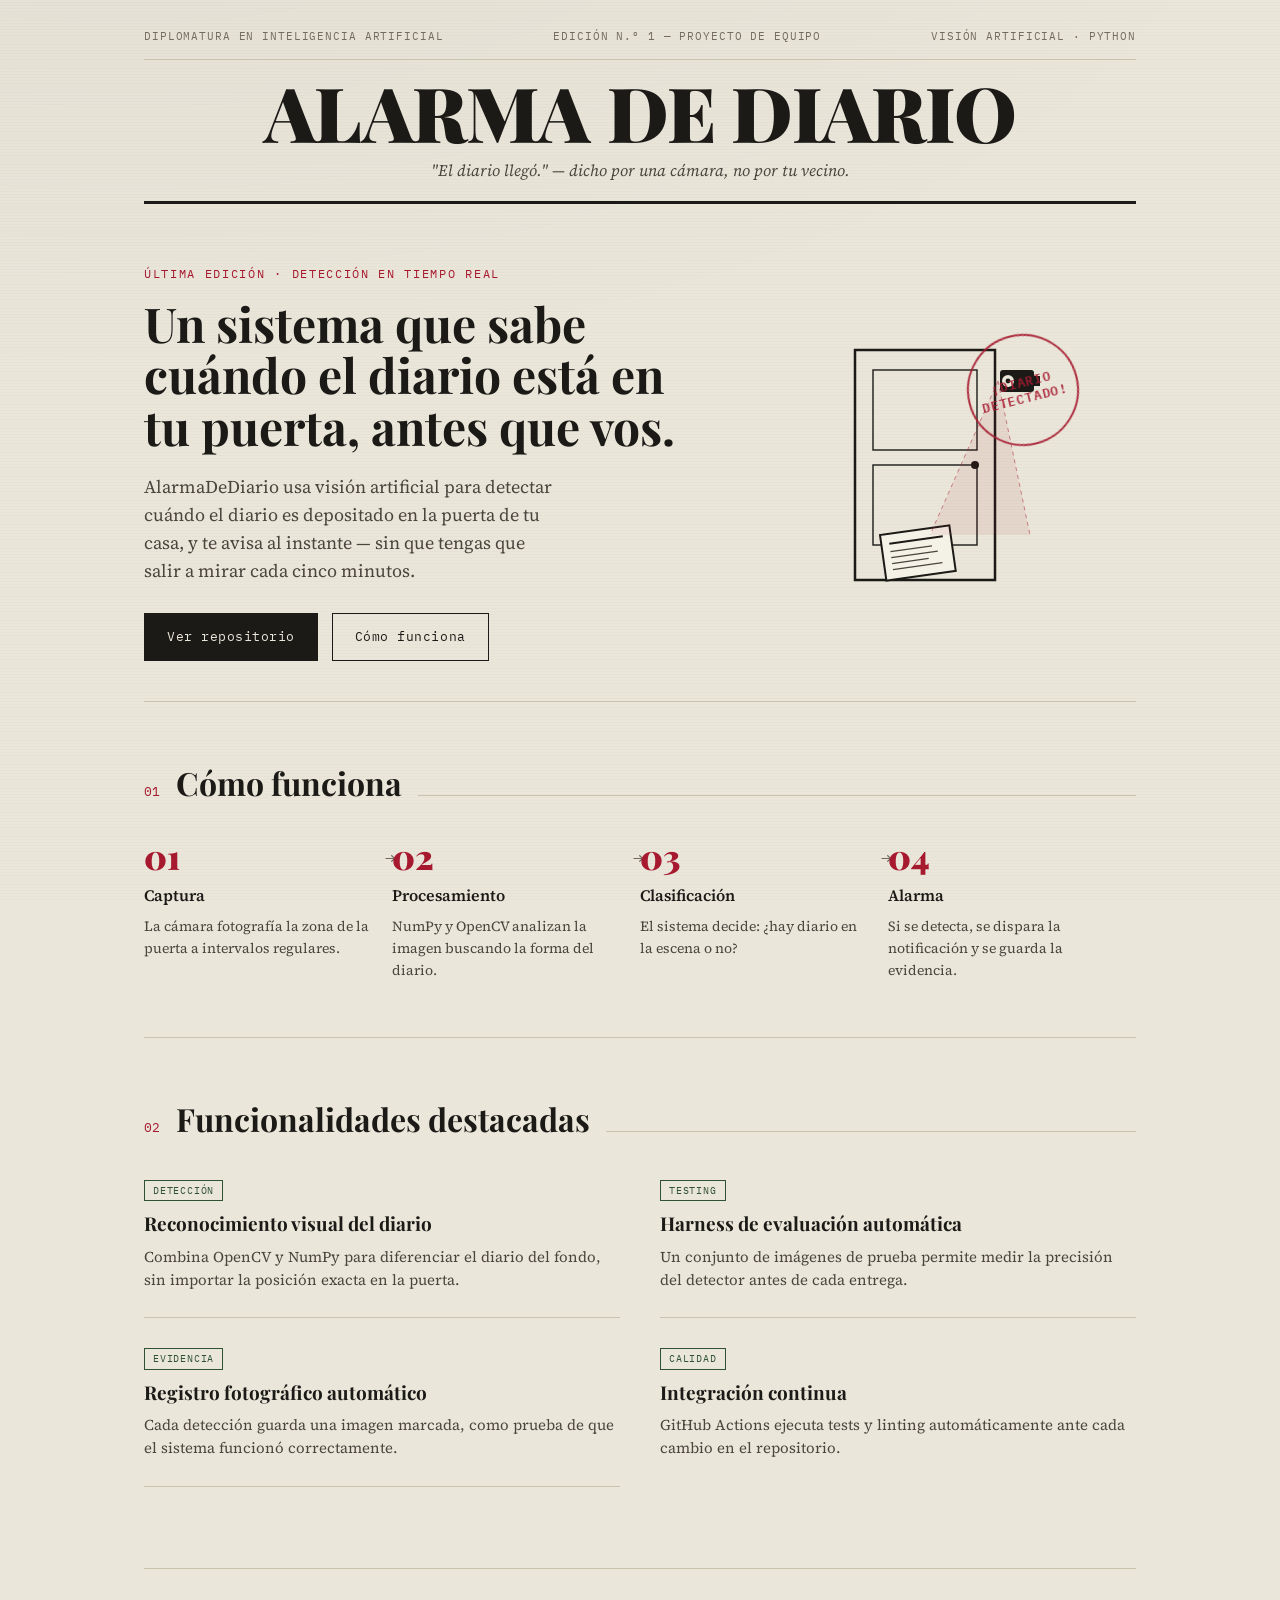
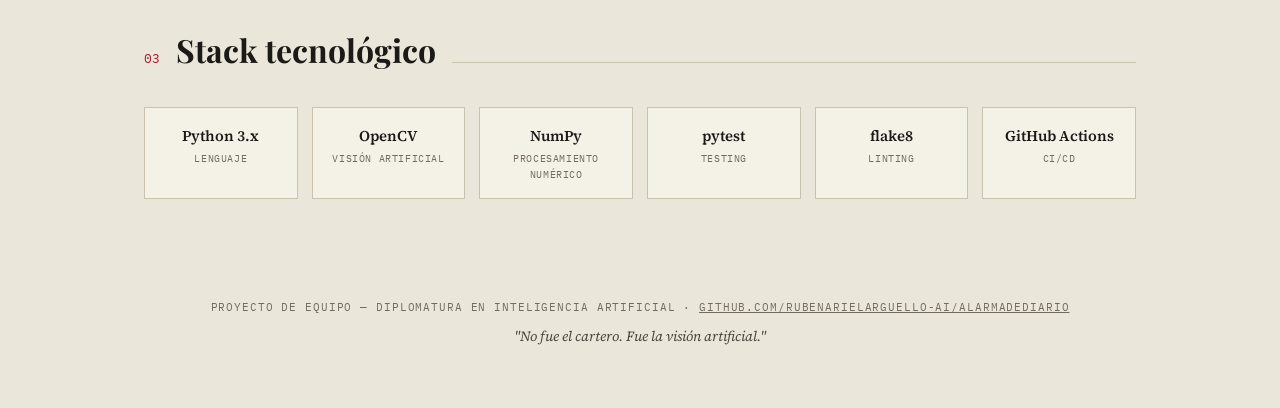
==== index.html @ 9bd70982 "Add files via upload agrego landing page" ====
<!DOCTYPE html>
<html lang="es">
<head>
<meta charset="UTF-8">
<meta name="viewport" content="width=device-width, initial-scale=1.0">
<title>AlarmaDeDiario — El diario ya llegó</title>
<link rel="preconnect" href="https://fonts.googleapis.com">
<link rel="preconnect" href="https://fonts.gstatic.com" crossorigin>
<link href="https://fonts.googleapis.com/css2?family=Playfair+Display:ital,wght@0,600;0,700;0,900;1,600&family=Source+Serif+4:opsz,wght@8..60,400;8..60,500;8..60,600&family=IBM+Plex+Mono:wght@400;500;600&display=swap" rel="stylesheet">
<style>
  :root{
    --paper: #EAE6DA;
    --paper-dim: #E1DCCC;
    --ink: #1B1A17;
    --ink-soft: #4A453D;
    --caption: #726B5E;
    --rule: #C9C2AE;
    --stamp-red: #A6192E;
    --stamp-green: #2F5233;
    --card: #F4F1E7;
  }

  *{ box-sizing:border-box; margin:0; padding:0; }

  html{ scroll-behavior:smooth; }

  body{
    background:
      radial-gradient(1200px 600px at 10% -10%, rgba(0,0,0,0.03), transparent),
      var(--paper);
    color: var(--ink);
    font-family: 'Source Serif 4', Georgia, serif;
    line-height:1.55;
    -webkit-font-smoothing:antialiased;
  }

  /* subtle paper grain via noise-ish gradient */
  body::before{
    content:"";
    position:fixed; inset:0;
    pointer-events:none;
    background-image:
      repeating-linear-gradient(0deg, rgba(0,0,0,0.015) 0px, rgba(0,0,0,0.015) 1px, transparent 1px, transparent 3px);
    z-index:0;
  }

  .wrap{ max-width:1040px; margin:0 auto; padding:0 24px; position:relative; z-index:1; }

  a{ color:inherit; }

  .eyebrow{
    font-family:'IBM Plex Mono', monospace;
    font-size:12px;
    letter-spacing:0.14em;
    text-transform:uppercase;
    color:var(--caption);
  }

  /* ---------- MASTHEAD ---------- */
  .masthead{
    padding:28px 0 18px;
    border-bottom:3px solid var(--ink);
    text-align:center;
  }
  .masthead .dateline{
    display:flex; justify-content:space-between; align-items:center;
    font-family:'IBM Plex Mono', monospace;
    font-size:11px;
    letter-spacing:0.08em;
    text-transform:uppercase;
    color:var(--caption);
    padding-bottom:14px;
    border-bottom:1px solid var(--rule);
    margin-bottom:16px;
  }
  .masthead h1{
    font-family:'Playfair Display', serif;
    font-weight:900;
    font-size:clamp(40px, 8vw, 76px);
    letter-spacing:-0.01em;
    line-height:0.95;
  }
  .masthead .subhead{
    font-family:'Source Serif 4', serif;
    font-style:italic;
    font-size:16px;
    color:var(--ink-soft);
    margin-top:10px;
  }

  /* ---------- HERO ---------- */
  .hero{
    padding:56px 0 40px;
    display:grid;
    grid-template-columns: 1.15fr 0.85fr;
    gap:48px;
    align-items:center;
    border-bottom:1px solid var(--rule);
  }
  .hero .kicker{
    font-family:'IBM Plex Mono', monospace;
    font-size:12px;
    letter-spacing:0.14em;
    text-transform:uppercase;
    color:var(--stamp-red);
    margin-bottom:14px;
    display:inline-block;
  }
  .hero h2{
    font-family:'Playfair Display', serif;
    font-weight:700;
    font-size:clamp(30px, 4.4vw, 48px);
    line-height:1.08;
    margin-bottom:20px;
  }
  .hero p.lede{
    font-size:18px;
    color:var(--ink-soft);
    max-width:46ch;
    margin-bottom:28px;
  }
  .cta-row{ display:flex; gap:14px; flex-wrap:wrap; }
  .btn{
    font-family:'IBM Plex Mono', monospace;
    font-size:13px;
    letter-spacing:0.04em;
    text-decoration:none;
    padding:13px 22px;
    border:1.5px solid var(--ink);
    display:inline-block;
    transition:transform .15s ease, background .15s ease, color .15s ease;
  }
  .btn.primary{ background:var(--ink); color:var(--paper); }
  .btn.primary:hover{ transform:translateY(-2px); }
  .btn.ghost:hover{ background:var(--ink); color:var(--paper); transform:translateY(-2px); }

  /* signature stamp illustration */
  .stamp-art{
    position:relative;
    aspect-ratio:1/1;
    max-width:340px;
    margin:0 auto;
  }
  .stamp-art svg{ width:100%; height:100%; display:block; }
  .stamp-badge{
    position:absolute;
    top:8%; right:2%;
    font-family:'IBM Plex Mono', monospace;
    font-weight:600;
    font-size:13px;
    letter-spacing:0.06em;
    color:var(--stamp-red);
    border:2.5px solid var(--stamp-red);
    border-radius:50%;
    width:112px; height:112px;
    display:flex; align-items:center; justify-content:center;
    text-align:center;
    transform:rotate(-14deg);
    text-transform:uppercase;
    line-height:1.25;
    opacity:0.9;
    animation: stampIn 0.6s cubic-bezier(.2,1.4,.4,1) 0.3s both;
  }
  @keyframes stampIn{
    0%{ transform:rotate(-14deg) scale(2.2); opacity:0; }
    100%{ transform:rotate(-14deg) scale(1); opacity:0.9; }
  }
  @media (prefers-reduced-motion: reduce){
    .stamp-badge{ animation:none; }
  }

  /* ---------- SECTION HEADERS ---------- */
  .section{ padding:56px 0; border-bottom:1px solid var(--rule); }
  .section:last-of-type{ border-bottom:none; }
  .section-head{
    display:flex; align-items:baseline; gap:16px; margin-bottom:32px;
  }
  .section-head .num{
    font-family:'IBM Plex Mono', monospace;
    font-size:13px;
    color:var(--stamp-red);
  }
  .section-head h3{
    font-family:'Playfair Display', serif;
    font-weight:700;
    font-size:clamp(24px,3vw,32px);
  }
  .section-head .rule{
    flex:1; height:1px; background:var(--rule);
  }

  /* ---------- PIPELINE ---------- */
  .pipeline{
    display:grid;
    grid-template-columns:repeat(4,1fr);
    gap:0;
    counter-reset: step;
  }
  .step{
    padding:0 20px 0 0;
    position:relative;
  }
  .step:not(:last-child)::after{
    content:"→";
    position:absolute;
    right:-4px; top:6px;
    font-family:'IBM Plex Mono', monospace;
    color:var(--caption);
    font-size:18px;
  }
  .step .step-num{
    font-family:'Playfair Display', serif;
    font-weight:900;
    font-size:34px;
    color:var(--stamp-red);
    line-height:1;
    margin-bottom:10px;
  }
  .step h4{
    font-family:'Source Serif 4', serif;
    font-weight:600;
    font-size:16px;
    margin-bottom:8px;
  }
  .step p{
    font-size:14px;
    color:var(--ink-soft);
  }

  /* ---------- FEATURES (news columns) ---------- */
  .columns{
    columns:2;
    column-gap:40px;
  }
  .col-item{
    break-inside:avoid;
    margin-bottom:26px;
    padding-bottom:26px;
    border-bottom:1px solid var(--rule);
  }
  .col-item:last-child{ border-bottom:none; }
  .col-item h4{
    font-family:'Playfair Display', serif;
    font-weight:700;
    font-size:19px;
    margin-bottom:6px;
  }
  .col-item p{
    font-size:15px;
    color:var(--ink-soft);
  }
  .tag{
    display:inline-block;
    font-family:'IBM Plex Mono', monospace;
    font-size:10px;
    letter-spacing:0.08em;
    text-transform:uppercase;
    color:var(--stamp-green);
    border:1px solid var(--stamp-green);
    padding:2px 8px;
    margin-bottom:8px;
  }

  /* ---------- STACK ---------- */
  .stack-grid{
    display:grid;
    grid-template-columns:repeat(auto-fit, minmax(140px,1fr));
    gap:14px;
  }
  .stack-chip{
    background:var(--card);
    border:1px solid var(--rule);
    padding:16px 14px;
    text-align:center;
  }
  .stack-chip .name{
    font-family:'Source Serif 4', serif;
    font-weight:600;
    font-size:15px;
  }
  .stack-chip .role{
    font-family:'IBM Plex Mono', monospace;
    font-size:10px;
    letter-spacing:0.06em;
    text-transform:uppercase;
    color:var(--caption);
    margin-top:4px;
  }

  /* ---------- FOOTER ---------- */
  footer{
    padding:44px 0 60px;
    text-align:center;
  }
  footer .fine{
    font-family:'IBM Plex Mono', monospace;
    font-size:11px;
    letter-spacing:0.08em;
    text-transform:uppercase;
    color:var(--caption);
  }
  footer .fine a{ text-decoration:underline; }
  footer p.credit{
    margin-top:10px;
    font-style:italic;
    color:var(--ink-soft);
    font-size:14px;
  }

  /* ---------- RESPONSIVE ---------- */
  @media (max-width: 760px){
    .hero{ grid-template-columns:1fr; gap:32px; }
    .hero .stamp-art{ order:-1; max-width:220px; }
    .pipeline{ grid-template-columns:1fr 1fr; row-gap:28px; }
    .step:nth-child(2)::after{ display:none; }
    .step:not(:last-child)::after{ display:none; }
    .columns{ columns:1; }
    .masthead .dateline{ flex-direction:column; gap:4px; text-align:center; }
  }

  :focus-visible{
    outline:2px solid var(--stamp-red);
    outline-offset:3px;
  }
</style>
</head>
<body>

<div class="wrap">

  <!-- MASTHEAD -->
  <header class="masthead">
    <div class="dateline">
      <span>Diplomatura en Inteligencia Artificial</span>
      <span>Edición N.º 1 — Proyecto de Equipo</span>
      <span>Visión Artificial · Python</span>
    </div>
    <h1>ALARMA DE DIARIO</h1>
    <p class="subhead">"El diario llegó." — dicho por una cámara, no por tu vecino.</p>
  </header>

  <!-- HERO -->
  <section class="hero">
    <div>
      <span class="kicker">Última edición · Detección en tiempo real</span>
      <h2>Un sistema que sabe cuándo el diario está en tu puerta, antes que vos.</h2>
      <p class="lede">AlarmaDeDiario usa visión artificial para detectar cuándo el diario es depositado en la puerta de tu casa, y te avisa al instante — sin que tengas que salir a mirar cada cinco minutos.</p>
      <div class="cta-row">
        <a class="btn primary" href="https://github.com/RubenArielArguello-ai/Alarmadediario" target="_blank" rel="noopener">Ver repositorio</a>
        <a class="btn ghost" href="#como-funciona">Cómo funciona</a>
      </div>
    </div>
    <div class="stamp-art">
      <svg viewBox="0 0 300 300" xmlns="http://www.w3.org/2000/svg" role="img" aria-label="Ilustración de una puerta con un diario y una cámara de detección">
        <!-- door -->
        <rect x="70" y="40" width="140" height="230" fill="none" stroke="#1B1A17" stroke-width="2.5"/>
        <circle cx="190" cy="155" r="4" fill="#1B1A17"/>
        <!-- door panel lines -->
        <rect x="88" y="60" width="104" height="80" fill="none" stroke="#1B1A17" stroke-width="1.4"/>
        <rect x="88" y="155" width="104" height="80" fill="none" stroke="#1B1A17" stroke-width="1.4"/>
        <!-- newspaper -->
        <g transform="translate(95,225) rotate(-8)">
          <rect x="0" y="0" width="70" height="46" fill="#F4F1E7" stroke="#1B1A17" stroke-width="2"/>
          <line x1="8" y1="10" x2="62" y2="10" stroke="#1B1A17" stroke-width="2"/>
          <line x1="8" y1="18" x2="50" y2="18" stroke="#4A453D" stroke-width="1.2"/>
          <line x1="8" y1="24" x2="55" y2="24" stroke="#4A453D" stroke-width="1.2"/>
          <line x1="8" y1="30" x2="45" y2="30" stroke="#4A453D" stroke-width="1.2"/>
          <line x1="8" y1="36" x2="58" y2="36" stroke="#4A453D" stroke-width="1.2"/>
        </g>
        <!-- camera -->
        <g transform="translate(215,60)">
          <rect x="0" y="0" width="34" height="22" rx="3" fill="#1B1A17"/>
          <circle cx="8" cy="11" r="6" fill="#EAE6DA"/>
          <circle cx="8" cy="11" r="2.4" fill="#1B1A17"/>
          <rect x="30" y="6" width="10" height="10" fill="#1B1A17"/>
          <!-- detection cone -->
          <path d="M -2 11 L -70 165 L 30 165 Z" fill="#A6192E" opacity="0.08"/>
          <path d="M -2 11 L -70 165 M -2 11 L 30 165" stroke="#A6192E" stroke-width="1" stroke-dasharray="4 4" opacity="0.5"/>
        </g>
      </svg>
      <div class="stamp-badge">¡Diario<br>detectado!</div>
    </div>
  </section>

  <!-- COMO FUNCIONA -->
  <section class="section" id="como-funciona">
    <div class="section-head">
      <span class="num">01</span>
      <h3>Cómo funciona</h3>
      <span class="rule"></span>
    </div>
    <div class="pipeline">
      <div class="step">
        <div class="step-num">01</div>
        <h4>Captura</h4>
        <p>La cámara fotografía la zona de la puerta a intervalos regulares.</p>
      </div>
      <div class="step">
        <div class="step-num">02</div>
        <h4>Procesamiento</h4>
        <p>NumPy y OpenCV analizan la imagen buscando la forma del diario.</p>
      </div>
      <div class="step">
        <div class="step-num">03</div>
        <h4>Clasificación</h4>
        <p>El sistema decide: ¿hay diario en la escena o no?</p>
      </div>
      <div class="step">
        <div class="step-num">04</div>
        <h4>Alarma</h4>
        <p>Si se detecta, se dispara la notificación y se guarda la evidencia.</p>
      </div>
    </div>
  </section>

  <!-- FUNCIONALIDADES -->
  <section class="section">
    <div class="section-head">
      <span class="num">02</span>
      <h3>Funcionalidades destacadas</h3>
      <span class="rule"></span>
    </div>
    <div class="columns">
      <div class="col-item">
        <span class="tag">Detección</span>
        <h4>Reconocimiento visual del diario</h4>
        <p>Combina OpenCV y NumPy para diferenciar el diario del fondo, sin importar la posición exacta en la puerta.</p>
      </div>
      <div class="col-item">
        <span class="tag">Evidencia</span>
        <h4>Registro fotográfico automático</h4>
        <p>Cada detección guarda una imagen marcada, como prueba de que el sistema funcionó correctamente.</p>
      </div>
      <div class="col-item">
        <span class="tag">Testing</span>
        <h4>Harness de evaluación automática</h4>
        <p>Un conjunto de imágenes de prueba permite medir la precisión del detector antes de cada entrega.</p>
      </div>
      <div class="col-item">
        <span class="tag">Calidad</span>
        <h4>Integración continua</h4>
        <p>GitHub Actions ejecuta tests y linting automáticamente ante cada cambio en el repositorio.</p>
      </div>
    </div>
  </section>

  <!-- STACK -->
  <section class="section">
    <div class="section-head">
      <span class="num">03</span>
      <h3>Stack tecnológico</h3>
      <span class="rule"></span>
    </div>
    <div class="stack-grid">
      <div class="stack-chip"><div class="name">Python 3.x</div><div class="role">Lenguaje</div></div>
      <div class="stack-chip"><div class="name">OpenCV</div><div class="role">Visión artificial</div></div>
      <div class="stack-chip"><div class="name">NumPy</div><div class="role">Procesamiento numérico</div></div>
      <div class="stack-chip"><div class="name">pytest</div><div class="role">Testing</div></div>
      <div class="stack-chip"><div class="name">flake8</div><div class="role">Linting</div></div>
      <div class="stack-chip"><div class="name">GitHub Actions</div><div class="role">CI/CD</div></div>
    </div>
  </section>

  <!-- FOOTER -->
  <footer>
    <p class="fine">Proyecto de equipo — Diplomatura en Inteligencia Artificial · <a href="https://github.com/RubenArielArguello-ai/Alarmadediario" target="_blank" rel="noopener">github.com/RubenArielArguello-ai/Alarmadediario</a></p>
    <p class="credit">"No fue el cartero. Fue la visión artificial."</p>
  </footer>

</div>

</body>
</html>
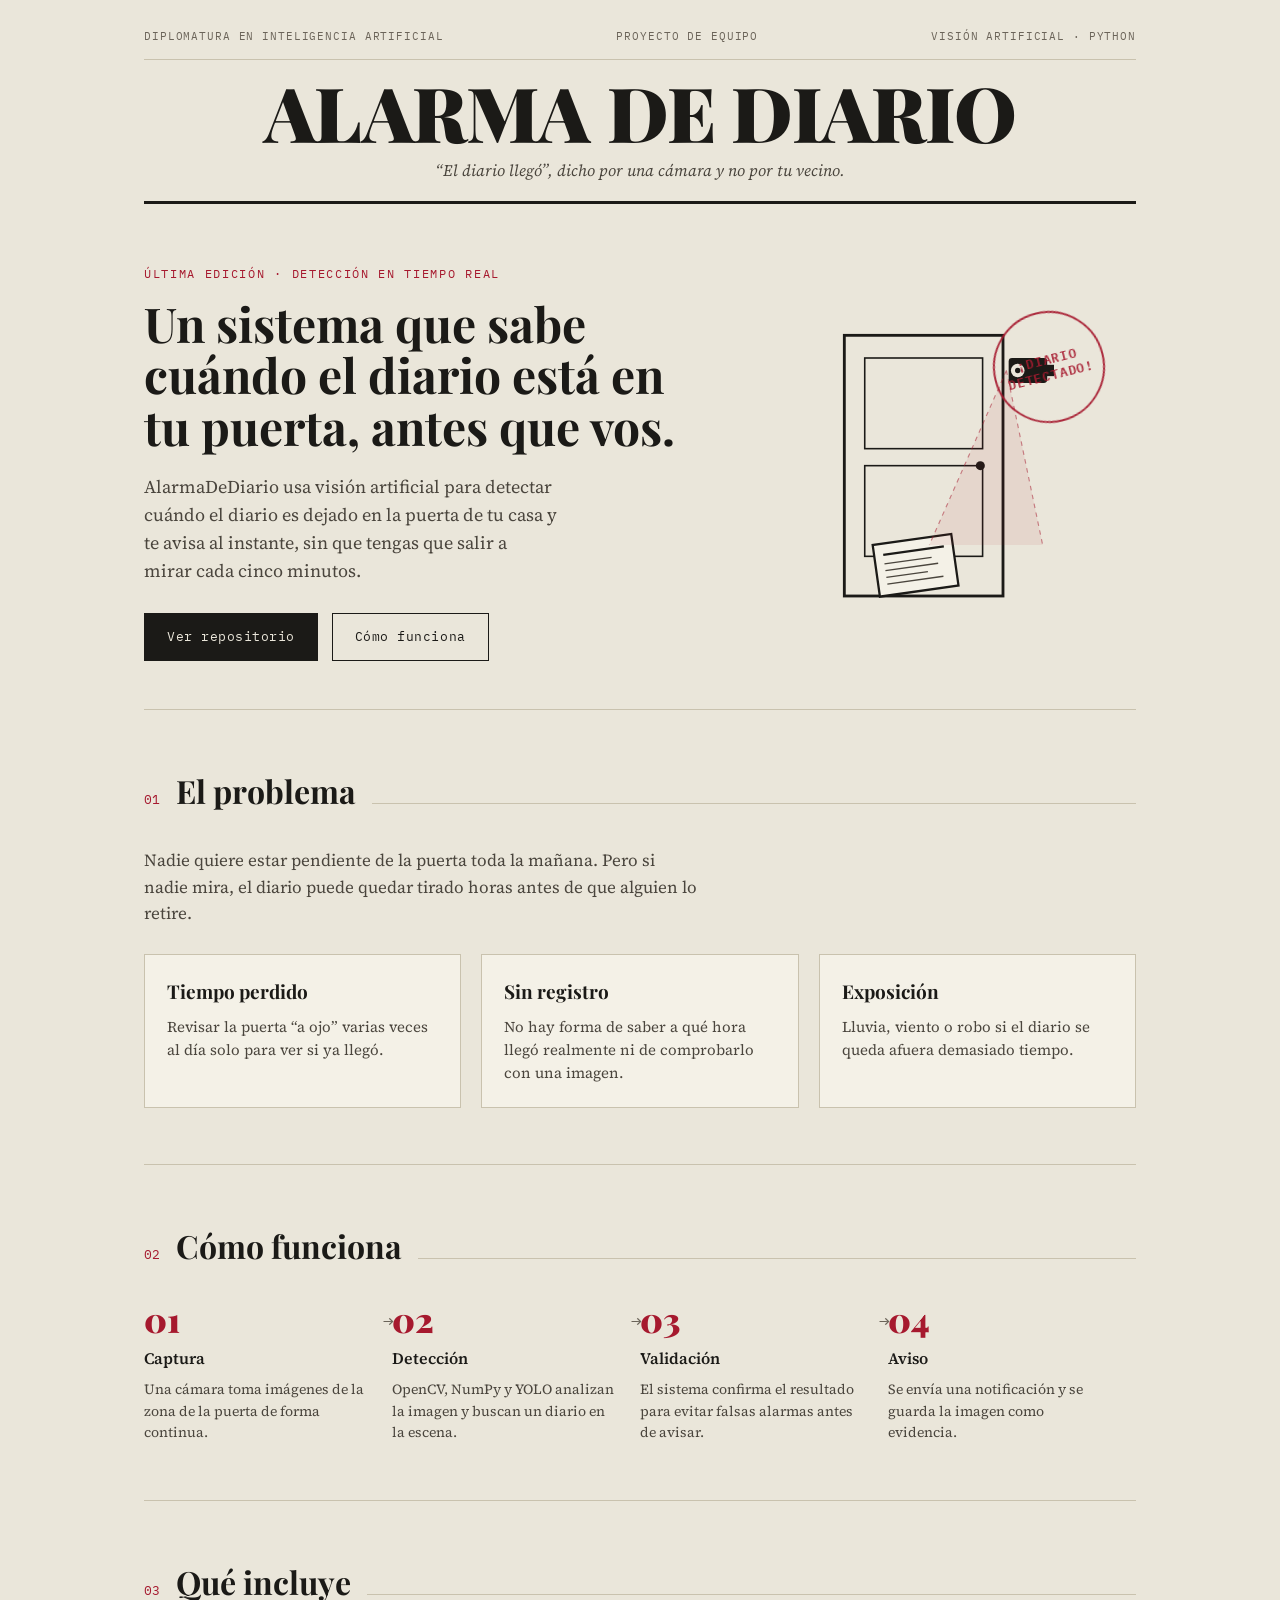
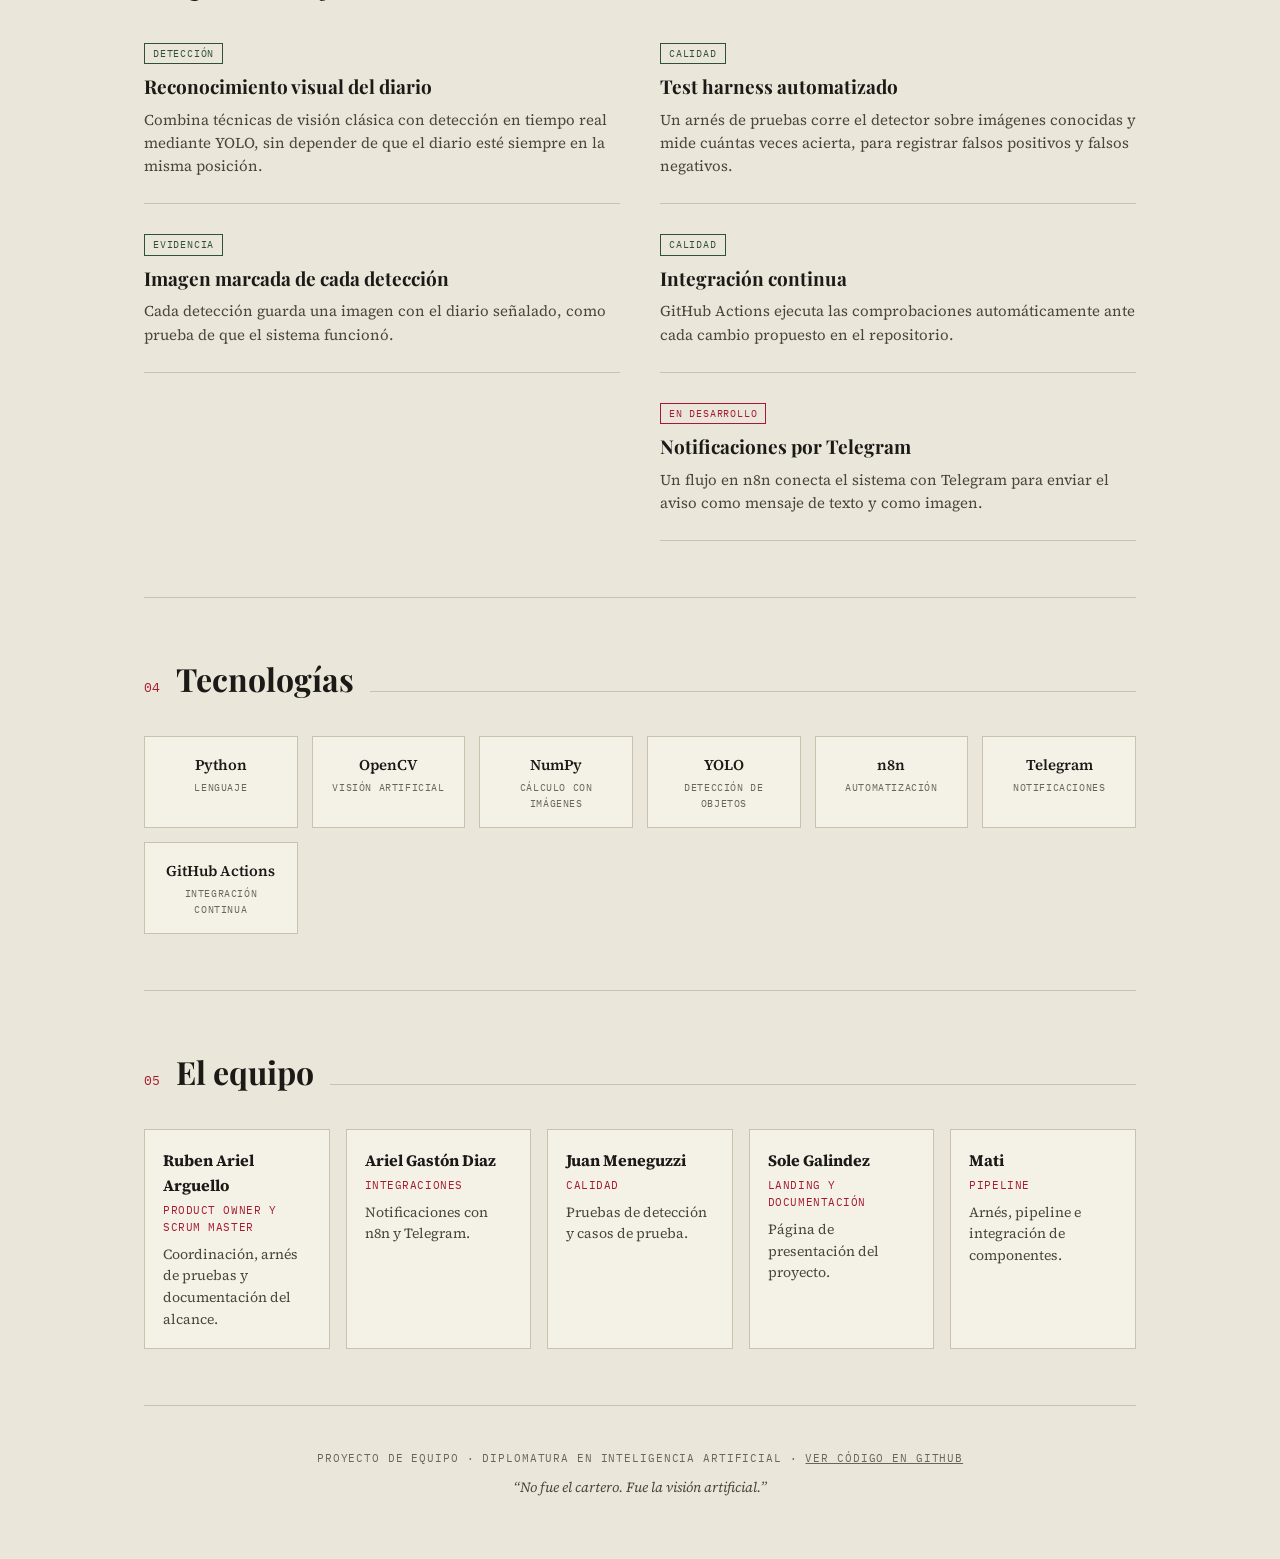
==== commit f8663eec: "actualizo landing con YOLO, Telegram y equipo" ====
--- a/index.html
+++ b/index.html
@@ -4,376 +4,200 @@
 <meta charset="UTF-8">
 <meta name="viewport" content="width=device-width, initial-scale=1.0">
 <title>AlarmaDeDiario — El diario ya llegó</title>
+<meta name="description" content="Sistema de visión artificial que detecta cuándo el diario llega a la puerta y avisa al instante. Proyecto de equipo de la Diplomatura en Inteligencia Artificial.">
 <link rel="preconnect" href="https://fonts.googleapis.com">
 <link rel="preconnect" href="https://fonts.gstatic.com" crossorigin>
-<link href="https://fonts.googleapis.com/css2?family=Playfair+Display:ital,wght@0,600;0,700;0,900;1,600&family=Source+Serif+4:opsz,wght@8..60,400;8..60,500;8..60,600&family=IBM+Plex+Mono:wght@400;500;600&display=swap" rel="stylesheet">
+<link href="https://fonts.googleapis.com/css2?family=Playfair+Display:wght@600;700;900&family=Source+Serif+4:opsz,wght@8..60,400;8..60,600&family=IBM+Plex+Mono:wght@400;600&display=swap" rel="stylesheet">
 <style>
   :root{
-    --paper: #EAE6DA;
-    --paper-dim: #E1DCCC;
-    --ink: #1B1A17;
-    --ink-soft: #4A453D;
-    --caption: #726B5E;
-    --rule: #C9C2AE;
-    --stamp-red: #A6192E;
-    --stamp-green: #2F5233;
-    --card: #F4F1E7;
-  }
-
-  *{ box-sizing:border-box; margin:0; padding:0; }
-
-  html{ scroll-behavior:smooth; }
-
+    --paper:#EAE6DA;
+    --ink:#1B1A17;
+    --ink-soft:#4A453D;
+    --caption:#6B6459;
+    --rule:#C9C2AE;
+    --red:#A6192E;
+    --green:#2F5233;
+    --card:#F4F1E7;
+  }
+  *{box-sizing:border-box;margin:0;padding:0}
+  html{scroll-behavior:smooth}
   body{
-    background:
-      radial-gradient(1200px 600px at 10% -10%, rgba(0,0,0,0.03), transparent),
-      var(--paper);
-    color: var(--ink);
-    font-family: 'Source Serif 4', Georgia, serif;
-    line-height:1.55;
-    -webkit-font-smoothing:antialiased;
-  }
-
-  /* subtle paper grain via noise-ish gradient */
-  body::before{
-    content:"";
-    position:fixed; inset:0;
-    pointer-events:none;
-    background-image:
-      repeating-linear-gradient(0deg, rgba(0,0,0,0.015) 0px, rgba(0,0,0,0.015) 1px, transparent 1px, transparent 3px);
-    z-index:0;
-  }
-
-  .wrap{ max-width:1040px; margin:0 auto; padding:0 24px; position:relative; z-index:1; }
-
-  a{ color:inherit; }
-
-  .eyebrow{
-    font-family:'IBM Plex Mono', monospace;
-    font-size:12px;
-    letter-spacing:0.14em;
-    text-transform:uppercase;
-    color:var(--caption);
-  }
-
-  /* ---------- MASTHEAD ---------- */
-  .masthead{
-    padding:28px 0 18px;
-    border-bottom:3px solid var(--ink);
-    text-align:center;
-  }
-  .masthead .dateline{
-    display:flex; justify-content:space-between; align-items:center;
-    font-family:'IBM Plex Mono', monospace;
-    font-size:11px;
-    letter-spacing:0.08em;
-    text-transform:uppercase;
-    color:var(--caption);
-    padding-bottom:14px;
-    border-bottom:1px solid var(--rule);
-    margin-bottom:16px;
+    background:var(--paper);color:var(--ink);
+    font-family:'Source Serif 4',Georgia,serif;
+    line-height:1.55;-webkit-font-smoothing:antialiased;
+  }
+  .wrap{max-width:1040px;margin:0 auto;padding:0 24px}
+  a{color:inherit}
+  :focus-visible{outline:2px solid var(--red);outline-offset:3px}
+
+  /* masthead */
+  .masthead{padding:28px 0 18px;border-bottom:3px solid var(--ink);text-align:center}
+  .dateline{
+    display:flex;justify-content:space-between;gap:12px;
+    font-family:'IBM Plex Mono',monospace;font-size:11px;letter-spacing:.08em;
+    text-transform:uppercase;color:var(--caption);
+    padding-bottom:14px;border-bottom:1px solid var(--rule);margin-bottom:16px;
   }
   .masthead h1{
-    font-family:'Playfair Display', serif;
-    font-weight:900;
-    font-size:clamp(40px, 8vw, 76px);
-    letter-spacing:-0.01em;
-    line-height:0.95;
-  }
-  .masthead .subhead{
-    font-family:'Source Serif 4', serif;
-    font-style:italic;
-    font-size:16px;
-    color:var(--ink-soft);
-    margin-top:10px;
-  }
-
-  /* ---------- HERO ---------- */
+    font-family:'Playfair Display',Georgia,serif;font-weight:900;
+    font-size:clamp(40px,8vw,76px);line-height:.95;letter-spacing:-.01em;
+  }
+  .subhead{font-style:italic;font-size:16px;color:var(--ink-soft);margin-top:10px}
+
+  /* hero */
   .hero{
-    padding:56px 0 40px;
-    display:grid;
-    grid-template-columns: 1.15fr 0.85fr;
-    gap:48px;
-    align-items:center;
-    border-bottom:1px solid var(--rule);
-  }
-  .hero .kicker{
-    font-family:'IBM Plex Mono', monospace;
-    font-size:12px;
-    letter-spacing:0.14em;
-    text-transform:uppercase;
-    color:var(--stamp-red);
-    margin-bottom:14px;
-    display:inline-block;
+    padding:56px 0 48px;display:grid;grid-template-columns:1.15fr .85fr;
+    gap:48px;align-items:center;border-bottom:1px solid var(--rule);
+  }
+  .kicker{
+    display:inline-block;margin-bottom:14px;color:var(--red);
+    font-family:'IBM Plex Mono',monospace;font-size:12px;letter-spacing:.14em;text-transform:uppercase;
   }
   .hero h2{
-    font-family:'Playfair Display', serif;
-    font-weight:700;
-    font-size:clamp(30px, 4.4vw, 48px);
-    line-height:1.08;
-    margin-bottom:20px;
-  }
-  .hero p.lede{
-    font-size:18px;
-    color:var(--ink-soft);
-    max-width:46ch;
-    margin-bottom:28px;
-  }
-  .cta-row{ display:flex; gap:14px; flex-wrap:wrap; }
+    font-family:'Playfair Display',Georgia,serif;font-weight:700;
+    font-size:clamp(30px,4.4vw,48px);line-height:1.08;margin-bottom:20px;
+  }
+  .lede{font-size:18px;color:var(--ink-soft);max-width:46ch;margin-bottom:28px}
+  .cta-row{display:flex;gap:14px;flex-wrap:wrap}
   .btn{
-    font-family:'IBM Plex Mono', monospace;
-    font-size:13px;
-    letter-spacing:0.04em;
-    text-decoration:none;
-    padding:13px 22px;
-    border:1.5px solid var(--ink);
-    display:inline-block;
-    transition:transform .15s ease, background .15s ease, color .15s ease;
-  }
-  .btn.primary{ background:var(--ink); color:var(--paper); }
-  .btn.primary:hover{ transform:translateY(-2px); }
-  .btn.ghost:hover{ background:var(--ink); color:var(--paper); transform:translateY(-2px); }
-
-  /* signature stamp illustration */
-  .stamp-art{
-    position:relative;
-    aspect-ratio:1/1;
-    max-width:340px;
-    margin:0 auto;
-  }
-  .stamp-art svg{ width:100%; height:100%; display:block; }
+    font-family:'IBM Plex Mono',monospace;font-size:13px;letter-spacing:.04em;
+    text-decoration:none;padding:13px 22px;border:1.5px solid var(--ink);display:inline-block;
+    transition:transform .15s ease,background .15s ease,color .15s ease;
+  }
+  .btn.primary{background:var(--ink);color:var(--paper)}
+  .btn:hover{transform:translateY(-2px)}
+  .btn.ghost:hover{background:var(--ink);color:var(--paper)}
+
+  .stamp-art{position:relative;max-width:340px;margin:0 auto;width:100%}
+  .stamp-art svg{width:100%;height:auto;display:block}
   .stamp-badge{
-    position:absolute;
-    top:8%; right:2%;
-    font-family:'IBM Plex Mono', monospace;
-    font-weight:600;
-    font-size:13px;
-    letter-spacing:0.06em;
-    color:var(--stamp-red);
-    border:2.5px solid var(--stamp-red);
-    border-radius:50%;
-    width:112px; height:112px;
-    display:flex; align-items:center; justify-content:center;
-    text-align:center;
-    transform:rotate(-14deg);
-    text-transform:uppercase;
-    line-height:1.25;
-    opacity:0.9;
-    animation: stampIn 0.6s cubic-bezier(.2,1.4,.4,1) 0.3s both;
+    position:absolute;top:6%;right:0;width:112px;height:112px;border-radius:50%;
+    border:2.5px solid var(--red);color:var(--red);
+    display:flex;align-items:center;justify-content:center;text-align:center;
+    font-family:'IBM Plex Mono',monospace;font-weight:600;font-size:13px;
+    letter-spacing:.06em;text-transform:uppercase;line-height:1.25;
+    transform:rotate(-14deg);opacity:.92;
+    animation:stampIn .6s cubic-bezier(.2,1.4,.4,1) .3s both;
   }
   @keyframes stampIn{
-    0%{ transform:rotate(-14deg) scale(2.2); opacity:0; }
-    100%{ transform:rotate(-14deg) scale(1); opacity:0.9; }
-  }
-  @media (prefers-reduced-motion: reduce){
-    .stamp-badge{ animation:none; }
-  }
-
-  /* ---------- SECTION HEADERS ---------- */
-  .section{ padding:56px 0; border-bottom:1px solid var(--rule); }
-  .section:last-of-type{ border-bottom:none; }
-  .section-head{
-    display:flex; align-items:baseline; gap:16px; margin-bottom:32px;
-  }
-  .section-head .num{
-    font-family:'IBM Plex Mono', monospace;
-    font-size:13px;
-    color:var(--stamp-red);
-  }
-  .section-head h3{
-    font-family:'Playfair Display', serif;
-    font-weight:700;
-    font-size:clamp(24px,3vw,32px);
-  }
-  .section-head .rule{
-    flex:1; height:1px; background:var(--rule);
-  }
-
-  /* ---------- PIPELINE ---------- */
-  .pipeline{
-    display:grid;
-    grid-template-columns:repeat(4,1fr);
-    gap:0;
-    counter-reset: step;
-  }
-  .step{
-    padding:0 20px 0 0;
-    position:relative;
-  }
+    from{transform:rotate(-14deg) scale(2.2);opacity:0}
+    to{transform:rotate(-14deg) scale(1);opacity:.92}
+  }
+  @media (prefers-reduced-motion:reduce){.stamp-badge{animation:none}}
+
+  /* sections */
+  .section{padding:56px 0;border-bottom:1px solid var(--rule)}
+  .section-head{display:flex;align-items:baseline;gap:16px;margin-bottom:32px}
+  .section-head .num{font-family:'IBM Plex Mono',monospace;font-size:13px;color:var(--red)}
+  .section-head h3{font-family:'Playfair Display',Georgia,serif;font-weight:700;font-size:clamp(24px,3vw,32px)}
+  .section-head .rule{flex:1;height:1px;background:var(--rule)}
+  .intro{font-size:17px;color:var(--ink-soft);max-width:62ch;margin-bottom:28px}
+
+  /* problema */
+  .problems{display:grid;grid-template-columns:repeat(3,1fr);gap:20px}
+  .problem{background:var(--card);border:1px solid var(--rule);padding:22px}
+  .problem h4{font-family:'Playfair Display',Georgia,serif;font-size:19px;margin-bottom:8px}
+  .problem p{font-size:15px;color:var(--ink-soft)}
+
+  /* pipeline */
+  .pipeline{display:grid;grid-template-columns:repeat(4,1fr);gap:0}
+  .step{padding-right:22px;position:relative}
   .step:not(:last-child)::after{
-    content:"→";
-    position:absolute;
-    right:-4px; top:6px;
-    font-family:'IBM Plex Mono', monospace;
-    color:var(--caption);
-    font-size:18px;
-  }
-  .step .step-num{
-    font-family:'Playfair Display', serif;
-    font-weight:900;
-    font-size:34px;
-    color:var(--stamp-red);
-    line-height:1;
-    margin-bottom:10px;
-  }
-  .step h4{
-    font-family:'Source Serif 4', serif;
-    font-weight:600;
-    font-size:16px;
-    margin-bottom:8px;
-  }
-  .step p{
-    font-size:14px;
-    color:var(--ink-soft);
-  }
-
-  /* ---------- FEATURES (news columns) ---------- */
-  .columns{
-    columns:2;
-    column-gap:40px;
-  }
-  .col-item{
-    break-inside:avoid;
-    margin-bottom:26px;
-    padding-bottom:26px;
-    border-bottom:1px solid var(--rule);
-  }
-  .col-item:last-child{ border-bottom:none; }
-  .col-item h4{
-    font-family:'Playfair Display', serif;
-    font-weight:700;
-    font-size:19px;
-    margin-bottom:6px;
-  }
-  .col-item p{
-    font-size:15px;
-    color:var(--ink-soft);
-  }
+    content:"→";position:absolute;right:-2px;top:6px;
+    font-family:'IBM Plex Mono',monospace;font-size:18px;color:var(--caption);
+  }
+  .step-num{font-family:'Playfair Display',Georgia,serif;font-weight:900;font-size:34px;color:var(--red);line-height:1;margin-bottom:10px}
+  .step h4{font-weight:600;font-size:16px;margin-bottom:8px}
+  .step p{font-size:14px;color:var(--ink-soft)}
+
+  /* features */
+  .columns{columns:2;column-gap:40px}
+  .col-item{break-inside:avoid;margin-bottom:26px;padding-bottom:26px;border-bottom:1px solid var(--rule)}
+  .col-item h4{font-family:'Playfair Display',Georgia,serif;font-size:19px;margin-bottom:6px}
+  .col-item p{font-size:15px;color:var(--ink-soft)}
   .tag{
-    display:inline-block;
-    font-family:'IBM Plex Mono', monospace;
-    font-size:10px;
-    letter-spacing:0.08em;
-    text-transform:uppercase;
-    color:var(--stamp-green);
-    border:1px solid var(--stamp-green);
-    padding:2px 8px;
-    margin-bottom:8px;
-  }
-
-  /* ---------- STACK ---------- */
-  .stack-grid{
-    display:grid;
-    grid-template-columns:repeat(auto-fit, minmax(140px,1fr));
-    gap:14px;
-  }
-  .stack-chip{
-    background:var(--card);
-    border:1px solid var(--rule);
-    padding:16px 14px;
-    text-align:center;
-  }
-  .stack-chip .name{
-    font-family:'Source Serif 4', serif;
-    font-weight:600;
-    font-size:15px;
-  }
-  .stack-chip .role{
-    font-family:'IBM Plex Mono', monospace;
-    font-size:10px;
-    letter-spacing:0.06em;
-    text-transform:uppercase;
-    color:var(--caption);
-    margin-top:4px;
-  }
-
-  /* ---------- FOOTER ---------- */
-  footer{
-    padding:44px 0 60px;
-    text-align:center;
-  }
+    display:inline-block;margin-bottom:8px;padding:2px 8px;
+    font-family:'IBM Plex Mono',monospace;font-size:10px;letter-spacing:.08em;text-transform:uppercase;
+    color:var(--green);border:1px solid var(--green);
+  }
+  .tag.wip{color:var(--red);border-color:var(--red)}
+
+  /* stack */
+  .stack-grid{display:grid;grid-template-columns:repeat(auto-fit,minmax(150px,1fr));gap:14px}
+  .chip{background:var(--card);border:1px solid var(--rule);padding:16px 14px;text-align:center}
+  .chip .name{font-weight:600;font-size:15px}
+  .chip .role{
+    margin-top:4px;font-family:'IBM Plex Mono',monospace;font-size:10px;
+    letter-spacing:.06em;text-transform:uppercase;color:var(--caption);
+  }
+
+  /* equipo */
+  .team{display:grid;grid-template-columns:repeat(auto-fit,minmax(180px,1fr));gap:16px}
+  .member{background:var(--card);border:1px solid var(--rule);padding:18px}
+  .member h4{font-size:16px;margin-bottom:4px}
+  .member .role{font-family:'IBM Plex Mono',monospace;font-size:11px;letter-spacing:.05em;text-transform:uppercase;color:var(--red);margin-bottom:8px}
+  .member p{font-size:14px;color:var(--ink-soft)}
+
+  footer{padding:44px 0 60px;text-align:center}
   footer .fine{
-    font-family:'IBM Plex Mono', monospace;
-    font-size:11px;
-    letter-spacing:0.08em;
-    text-transform:uppercase;
-    color:var(--caption);
-  }
-  footer .fine a{ text-decoration:underline; }
-  footer p.credit{
-    margin-top:10px;
-    font-style:italic;
-    color:var(--ink-soft);
-    font-size:14px;
-  }
-
-  /* ---------- RESPONSIVE ---------- */
-  @media (max-width: 760px){
-    .hero{ grid-template-columns:1fr; gap:32px; }
-    .hero .stamp-art{ order:-1; max-width:220px; }
-    .pipeline{ grid-template-columns:1fr 1fr; row-gap:28px; }
-    .step:nth-child(2)::after{ display:none; }
-    .step:not(:last-child)::after{ display:none; }
-    .columns{ columns:1; }
-    .masthead .dateline{ flex-direction:column; gap:4px; text-align:center; }
-  }
-
-  :focus-visible{
-    outline:2px solid var(--stamp-red);
-    outline-offset:3px;
+    font-family:'IBM Plex Mono',monospace;font-size:11px;letter-spacing:.08em;
+    text-transform:uppercase;color:var(--caption);
+  }
+  footer .credit{margin-top:10px;font-style:italic;color:var(--ink-soft);font-size:14px}
+
+  @media (max-width:760px){
+    .hero{grid-template-columns:1fr;gap:32px}
+    .stamp-art{order:-1;max-width:220px}
+    .problems{grid-template-columns:1fr}
+    .pipeline{grid-template-columns:1fr 1fr;row-gap:28px}
+    .step::after{display:none!important}
+    .columns{columns:1}
+    .dateline{flex-direction:column;text-align:center;gap:4px}
   }
 </style>
 </head>
 <body>
-
 <div class="wrap">
 
-  <!-- MASTHEAD -->
   <header class="masthead">
     <div class="dateline">
       <span>Diplomatura en Inteligencia Artificial</span>
-      <span>Edición N.º 1 — Proyecto de Equipo</span>
-      <span>Visión Artificial · Python</span>
+      <span>Proyecto de equipo</span>
+      <span>Visión artificial · Python</span>
     </div>
     <h1>ALARMA DE DIARIO</h1>
-    <p class="subhead">"El diario llegó." — dicho por una cámara, no por tu vecino.</p>
+    <p class="subhead">“El diario llegó”, dicho por una cámara y no por tu vecino.</p>
   </header>
 
-  <!-- HERO -->
   <section class="hero">
     <div>
       <span class="kicker">Última edición · Detección en tiempo real</span>
       <h2>Un sistema que sabe cuándo el diario está en tu puerta, antes que vos.</h2>
-      <p class="lede">AlarmaDeDiario usa visión artificial para detectar cuándo el diario es depositado en la puerta de tu casa, y te avisa al instante — sin que tengas que salir a mirar cada cinco minutos.</p>
+      <p class="lede">AlarmaDeDiario usa visión artificial para detectar cuándo el diario es dejado en la puerta de tu casa y te avisa al instante, sin que tengas que salir a mirar cada cinco minutos.</p>
       <div class="cta-row">
         <a class="btn primary" href="https://github.com/RubenArielArguello-ai/Alarmadediario" target="_blank" rel="noopener">Ver repositorio</a>
         <a class="btn ghost" href="#como-funciona">Cómo funciona</a>
       </div>
     </div>
     <div class="stamp-art">
-      <svg viewBox="0 0 300 300" xmlns="http://www.w3.org/2000/svg" role="img" aria-label="Ilustración de una puerta con un diario y una cámara de detección">
-        <!-- door -->
+      <svg viewBox="0 0 300 300" xmlns="http://www.w3.org/2000/svg" role="img" aria-label="Ilustración de una puerta con un diario en el suelo y una cámara que lo detecta">
         <rect x="70" y="40" width="140" height="230" fill="none" stroke="#1B1A17" stroke-width="2.5"/>
         <circle cx="190" cy="155" r="4" fill="#1B1A17"/>
-        <!-- door panel lines -->
         <rect x="88" y="60" width="104" height="80" fill="none" stroke="#1B1A17" stroke-width="1.4"/>
         <rect x="88" y="155" width="104" height="80" fill="none" stroke="#1B1A17" stroke-width="1.4"/>
-        <!-- newspaper -->
         <g transform="translate(95,225) rotate(-8)">
-          <rect x="0" y="0" width="70" height="46" fill="#F4F1E7" stroke="#1B1A17" stroke-width="2"/>
+          <rect width="70" height="46" fill="#F4F1E7" stroke="#1B1A17" stroke-width="2"/>
           <line x1="8" y1="10" x2="62" y2="10" stroke="#1B1A17" stroke-width="2"/>
           <line x1="8" y1="18" x2="50" y2="18" stroke="#4A453D" stroke-width="1.2"/>
           <line x1="8" y1="24" x2="55" y2="24" stroke="#4A453D" stroke-width="1.2"/>
           <line x1="8" y1="30" x2="45" y2="30" stroke="#4A453D" stroke-width="1.2"/>
           <line x1="8" y1="36" x2="58" y2="36" stroke="#4A453D" stroke-width="1.2"/>
         </g>
-        <!-- camera -->
         <g transform="translate(215,60)">
-          <rect x="0" y="0" width="34" height="22" rx="3" fill="#1B1A17"/>
+          <rect width="34" height="22" rx="3" fill="#1B1A17"/>
           <circle cx="8" cy="11" r="6" fill="#EAE6DA"/>
           <circle cx="8" cy="11" r="2.4" fill="#1B1A17"/>
           <rect x="30" y="6" width="10" height="10" fill="#1B1A17"/>
-          <!-- detection cone -->
           <path d="M -2 11 L -70 165 L 30 165 Z" fill="#A6192E" opacity="0.08"/>
           <path d="M -2 11 L -70 165 M -2 11 L 30 165" stroke="#A6192E" stroke-width="1" stroke-dasharray="4 4" opacity="0.5"/>
         </g>
@@ -382,92 +206,67 @@
     </div>
   </section>
 
-  <!-- COMO FUNCIONA -->
+  <section class="section" id="problema">
+    <div class="section-head"><span class="num">01</span><h3>El problema</h3><span class="rule"></span></div>
+    <p class="intro">Nadie quiere estar pendiente de la puerta toda la mañana. Pero si nadie mira, el diario puede quedar tirado horas antes de que alguien lo retire.</p>
+    <div class="problems">
+      <div class="problem"><h4>Tiempo perdido</h4><p>Revisar la puerta “a ojo” varias veces al día solo para ver si ya llegó.</p></div>
+      <div class="problem"><h4>Sin registro</h4><p>No hay forma de saber a qué hora llegó realmente ni de comprobarlo con una imagen.</p></div>
+      <div class="problem"><h4>Exposición</h4><p>Lluvia, viento o robo si el diario se queda afuera demasiado tiempo.</p></div>
+    </div>
+  </section>
+
   <section class="section" id="como-funciona">
-    <div class="section-head">
-      <span class="num">01</span>
-      <h3>Cómo funciona</h3>
-      <span class="rule"></span>
-    </div>
+    <div class="section-head"><span class="num">02</span><h3>Cómo funciona</h3><span class="rule"></span></div>
     <div class="pipeline">
-      <div class="step">
-        <div class="step-num">01</div>
-        <h4>Captura</h4>
-        <p>La cámara fotografía la zona de la puerta a intervalos regulares.</p>
-      </div>
-      <div class="step">
-        <div class="step-num">02</div>
-        <h4>Procesamiento</h4>
-        <p>NumPy y OpenCV analizan la imagen buscando la forma del diario.</p>
-      </div>
-      <div class="step">
-        <div class="step-num">03</div>
-        <h4>Clasificación</h4>
-        <p>El sistema decide: ¿hay diario en la escena o no?</p>
-      </div>
-      <div class="step">
-        <div class="step-num">04</div>
-        <h4>Alarma</h4>
-        <p>Si se detecta, se dispara la notificación y se guarda la evidencia.</p>
-      </div>
-    </div>
-  </section>
-
-  <!-- FUNCIONALIDADES -->
-  <section class="section">
-    <div class="section-head">
-      <span class="num">02</span>
-      <h3>Funcionalidades destacadas</h3>
-      <span class="rule"></span>
-    </div>
+      <div class="step"><div class="step-num">01</div><h4>Captura</h4><p>Una cámara toma imágenes de la zona de la puerta de forma continua.</p></div>
+      <div class="step"><div class="step-num">02</div><h4>Detección</h4><p>OpenCV, NumPy y YOLO analizan la imagen y buscan un diario en la escena.</p></div>
+      <div class="step"><div class="step-num">03</div><h4>Validación</h4><p>El sistema confirma el resultado para evitar falsas alarmas antes de avisar.</p></div>
+      <div class="step"><div class="step-num">04</div><h4>Aviso</h4><p>Se envía una notificación y se guarda la imagen como evidencia.</p></div>
+    </div>
+  </section>
+
+  <section class="section" id="funcionalidades">
+    <div class="section-head"><span class="num">03</span><h3>Qué incluye</h3><span class="rule"></span></div>
     <div class="columns">
-      <div class="col-item">
-        <span class="tag">Detección</span>
-        <h4>Reconocimiento visual del diario</h4>
-        <p>Combina OpenCV y NumPy para diferenciar el diario del fondo, sin importar la posición exacta en la puerta.</p>
-      </div>
-      <div class="col-item">
-        <span class="tag">Evidencia</span>
-        <h4>Registro fotográfico automático</h4>
-        <p>Cada detección guarda una imagen marcada, como prueba de que el sistema funcionó correctamente.</p>
-      </div>
-      <div class="col-item">
-        <span class="tag">Testing</span>
-        <h4>Harness de evaluación automática</h4>
-        <p>Un conjunto de imágenes de prueba permite medir la precisión del detector antes de cada entrega.</p>
-      </div>
-      <div class="col-item">
-        <span class="tag">Calidad</span>
-        <h4>Integración continua</h4>
-        <p>GitHub Actions ejecuta tests y linting automáticamente ante cada cambio en el repositorio.</p>
-      </div>
-    </div>
-  </section>
-
-  <!-- STACK -->
-  <section class="section">
-    <div class="section-head">
-      <span class="num">03</span>
-      <h3>Stack tecnológico</h3>
-      <span class="rule"></span>
-    </div>
+      <div class="col-item"><span class="tag">Detección</span><h4>Reconocimiento visual del diario</h4><p>Combina técnicas de visión clásica con detección en tiempo real mediante YOLO, sin depender de que el diario esté siempre en la misma posición.</p></div>
+      <div class="col-item"><span class="tag">Evidencia</span><h4>Imagen marcada de cada detección</h4><p>Cada detección guarda una imagen con el diario señalado, como prueba de que el sistema funcionó.</p></div>
+      <div class="col-item"><span class="tag">Calidad</span><h4>Test harness automatizado</h4><p>Un arnés de pruebas corre el detector sobre imágenes conocidas y mide cuántas veces acierta, para registrar falsos positivos y falsos negativos.</p></div>
+      <div class="col-item"><span class="tag">Calidad</span><h4>Integración continua</h4><p>GitHub Actions ejecuta las comprobaciones automáticamente ante cada cambio propuesto en el repositorio.</p></div>
+      <div class="col-item"><span class="tag wip">En desarrollo</span><h4>Notificaciones por Telegram</h4><p>Un flujo en n8n conecta el sistema con Telegram para enviar el aviso como mensaje de texto y como imagen.</p></div>
+    </div>
+  </section>
+
+  <section class="section" id="tecnologias">
+    <div class="section-head"><span class="num">04</span><h3>Tecnologías</h3><span class="rule"></span></div>
     <div class="stack-grid">
-      <div class="stack-chip"><div class="name">Python 3.x</div><div class="role">Lenguaje</div></div>
-      <div class="stack-chip"><div class="name">OpenCV</div><div class="role">Visión artificial</div></div>
-      <div class="stack-chip"><div class="name">NumPy</div><div class="role">Procesamiento numérico</div></div>
-      <div class="stack-chip"><div class="name">pytest</div><div class="role">Testing</div></div>
-      <div class="stack-chip"><div class="name">flake8</div><div class="role">Linting</div></div>
-      <div class="stack-chip"><div class="name">GitHub Actions</div><div class="role">CI/CD</div></div>
-    </div>
-  </section>
-
-  <!-- FOOTER -->
+      <div class="chip"><div class="name">Python</div><div class="role">Lenguaje</div></div>
+      <div class="chip"><div class="name">OpenCV</div><div class="role">Visión artificial</div></div>
+      <div class="chip"><div class="name">NumPy</div><div class="role">Cálculo con imágenes</div></div>
+      <div class="chip"><div class="name">YOLO</div><div class="role">Detección de objetos</div></div>
+      <div class="chip"><div class="name">n8n</div><div class="role">Automatización</div></div>
+      <div class="chip"><div class="name">Telegram</div><div class="role">Notificaciones</div></div>
+      <div class="chip"><div class="name">GitHub Actions</div><div class="role">Integración continua</div></div>
+    </div>
+  </section>
+
+  <section class="section" id="equipo">
+    <div class="section-head"><span class="num">05</span><h3>El equipo</h3><span class="rule"></span></div>
+    <div class="team">
+      <div class="member"><h4>Ruben Ariel Arguello</h4><div class="role">Product Owner y Scrum Master</div><p>Coordinación, arnés de pruebas y documentación del alcance.</p></div>
+      <div class="member"><h4>Ariel Gastón Diaz</h4><div class="role">Integraciones</div><p>Notificaciones con n8n y Telegram.</p></div>
+      <div class="member"><h4>Juan Meneguzzi</h4><div class="role">Calidad</div><p>Pruebas de detección y casos de prueba.</p></div>
+      <div class="member"><h4>Sole Galindez</h4><div class="role">Landing y documentación</div><p>Página de presentación del proyecto.</p></div>
+      <div class="member"><h4>Mati</h4><div class="role">Pipeline</div><p>Arnés, pipeline e integración de componentes.</p></div>
+    </div>
+  </section>
+
   <footer>
-    <p class="fine">Proyecto de equipo — Diplomatura en Inteligencia Artificial · <a href="https://github.com/RubenArielArguello-ai/Alarmadediario" target="_blank" rel="noopener">github.com/RubenArielArguello-ai/Alarmadediario</a></p>
-    <p class="credit">"No fue el cartero. Fue la visión artificial."</p>
+    <p class="fine">Proyecto de equipo · Diplomatura en Inteligencia Artificial ·
+      <a href="https://github.com/RubenArielArguello-ai/Alarmadediario" target="_blank" rel="noopener">Ver código en GitHub</a></p>
+    <p class="credit">“No fue el cartero. Fue la visión artificial.”</p>
   </footer>
 
 </div>
-
 </body>
 </html>
